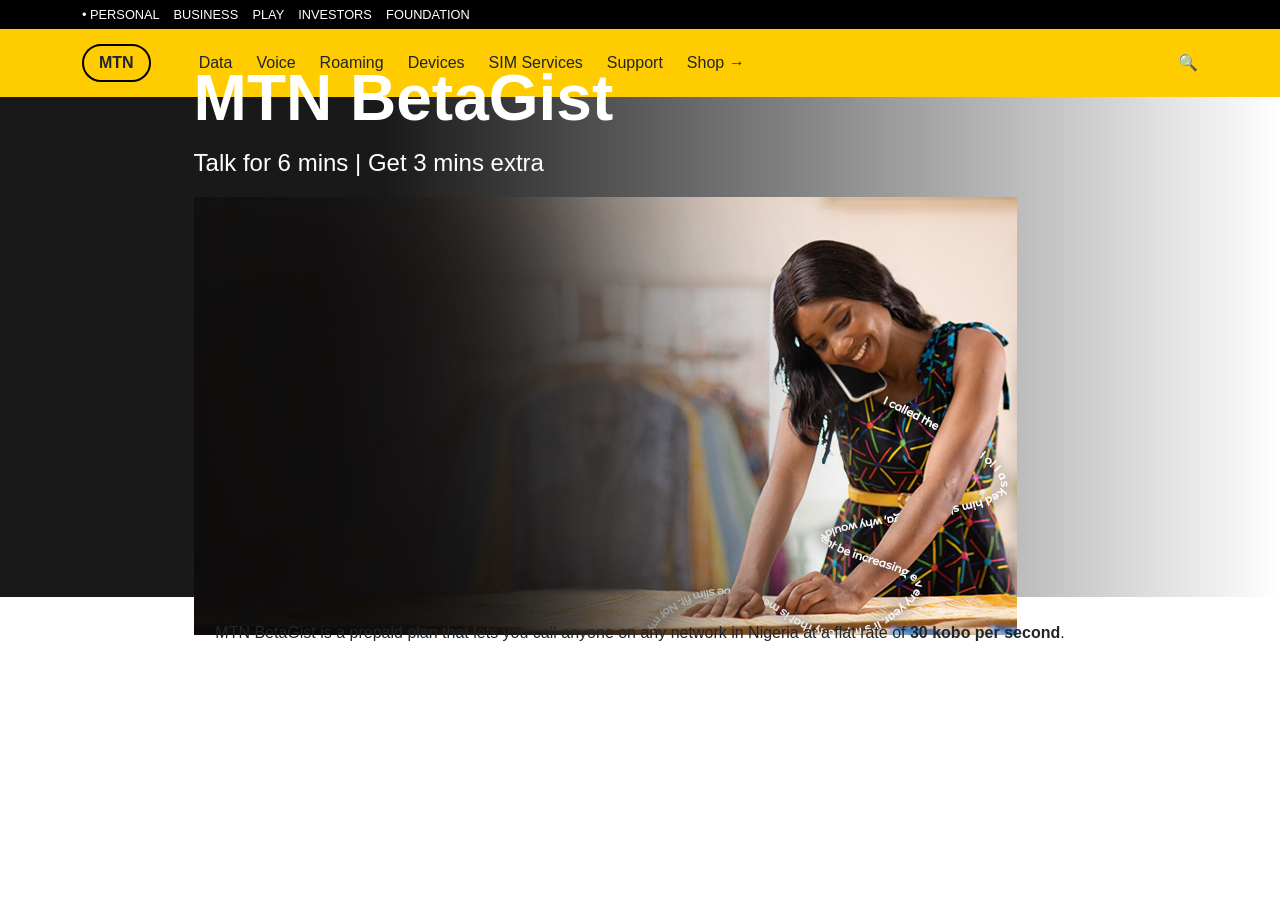
==== index.html @ 6b362f40 "first commit" ====
<!DOCTYPE html>
<html lang="en">
<head>
    <meta charset="UTF-8">
    <meta name="viewport" content="width=device-width, initial-scale=1.0">
    <link href="https://cdn.jsdelivr.net/npm/bootstrap@5.3.0/dist/css/bootstrap.min.css" rel="stylesheet">
    <style>
        body { font-family: sans-serif; }
        /* Top Navigation Bar */
        .top-nav { background-color: #000; color: #fff; font-size: 0.8rem; padding: 5px 0; }
        
        /* Main Yellow Navigation Bar */
        .yellow-nav { background-color: #ffcc00; padding: 15px 0; }
        .logo-box { border: 2px solid #000; padding: 5px 15px; font-weight: bold; border-radius: 20px; }
        
        /* Hero Section Styling */
        .hero-section {
            background: linear-gradient(to right, rgba(0,0,0,0.9) 30%, rgba(0,0,0,0) 100%), 
                        url('image_2380a7.jpg') no-repeat center center;
            background-size: cover;
            height: 500px;
            display: flex;
            align-items: center;
            color: white;
        }
        
        /* Text alignment */
        .hero-content { margin-left: 10%; }
    </style>
</head>
<body>

    <!-- Top Navigation Bar -->
    <div class="top-nav">
        <div class="container text-uppercase">
            • PERSONAL &nbsp;&nbsp; BUSINESS &nbsp;&nbsp; PLAY &nbsp;&nbsp; INVESTORS &nbsp;&nbsp; FOUNDATION
        </div>
    </div>

    <!-- Yellow Navigation Bar -->
    <nav class="yellow-nav">
        <div class="container d-flex align-items-center">
            <div class="logo-box me-5">MTN</div>
            <div class="d-flex gap-4">
                <span>Data</span> <span>Voice</span> <span>Roaming</span> <span>Devices</span> 
                <span>SIM Services</span> <span>Support</span> <span>Shop →</span>
            </div>
            <div class="ms-auto">🔍</div>
        </div>
    </nav>

    <!-- Hero Section -->
    <section class="hero-section">
        <div class="container">
            <div class="hero-content">
                <h1 class="display-3 fw-bold">MTN BetaGist</h1>
                <p class="fs-4">Talk for 6 mins | Get 3 mins extra</p>
                <img src="images\imageye___-_imgi_16_Yello-Days-of-Christmas-Website-copy.png" alt="">
            </div>
        </div>
    </section>

    <!-- Footer Description -->
    <div class="container mt-4 text-center">
        <p>MTN BetaGist is a prepaid plan that lets you call anyone on any network in Nigeria at a flat rate of <b>30 kobo per second</b>.</p>
    </div>

</body>
</html>
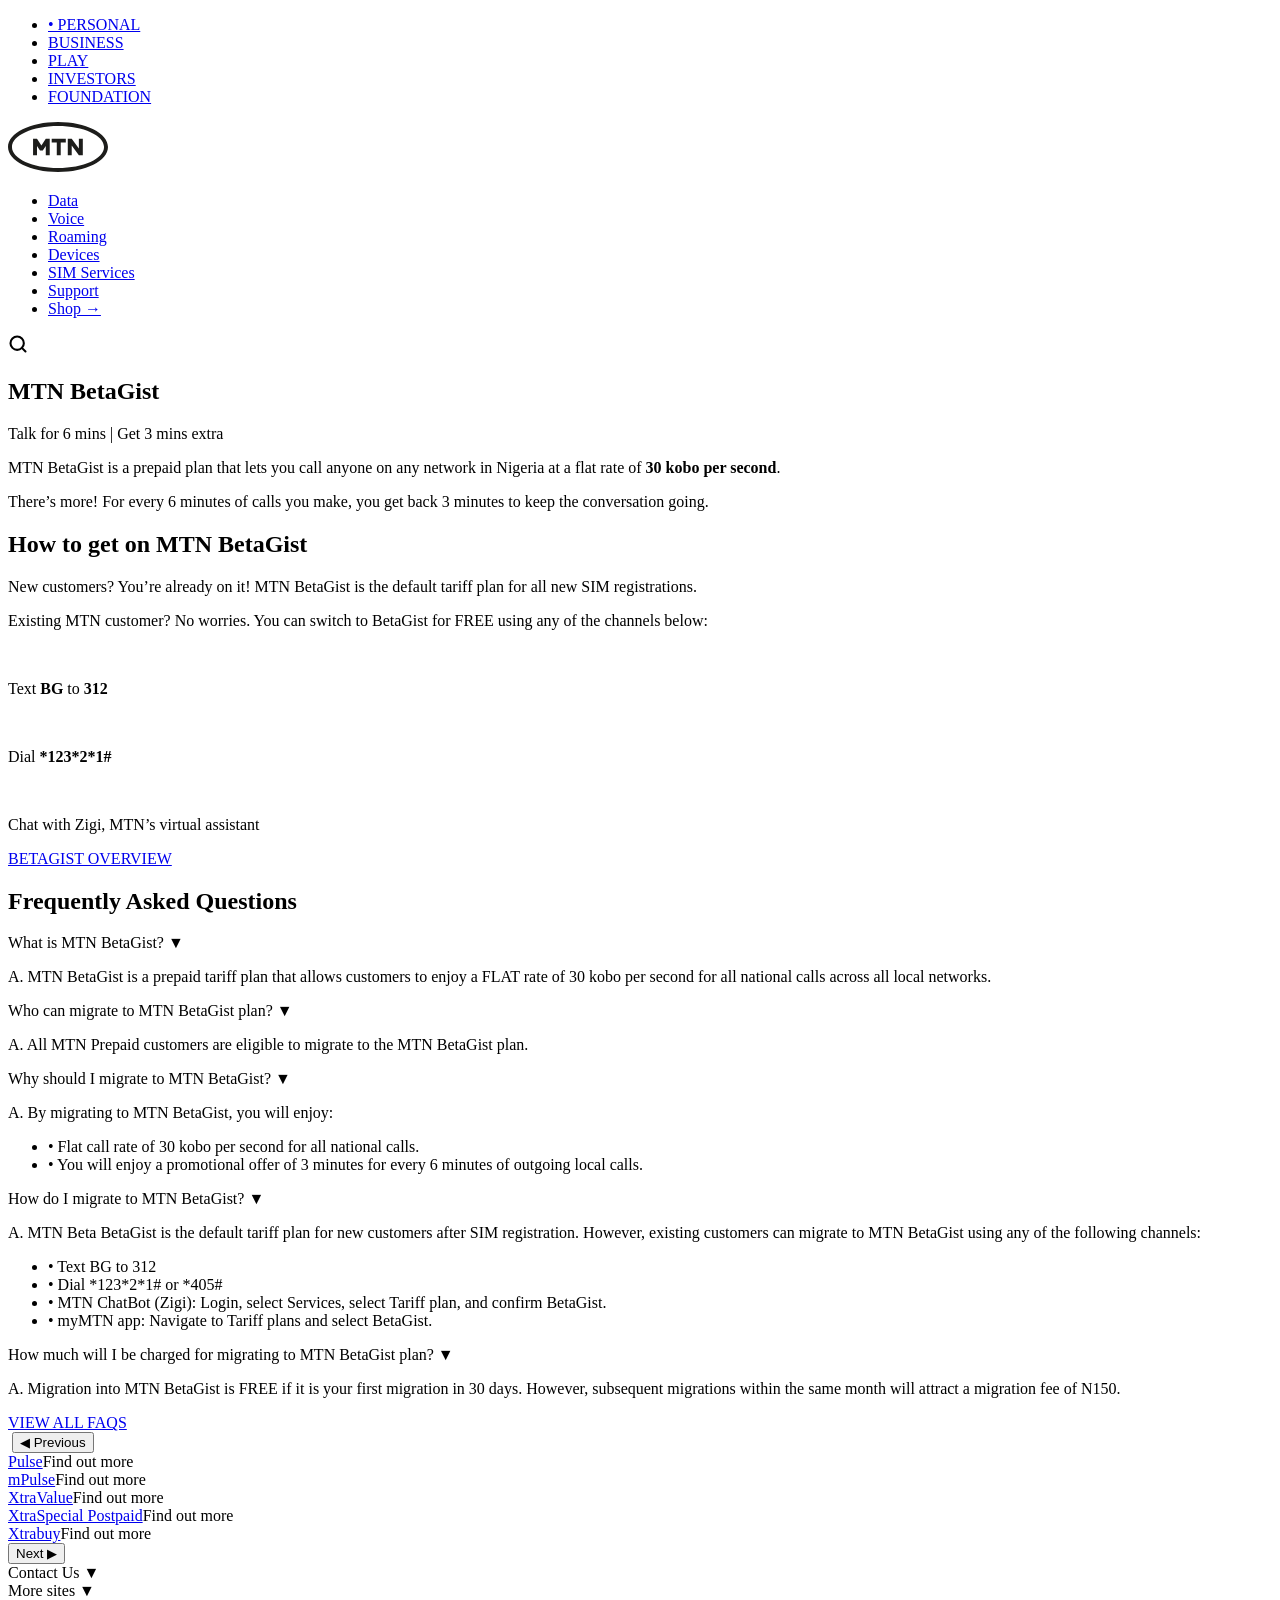
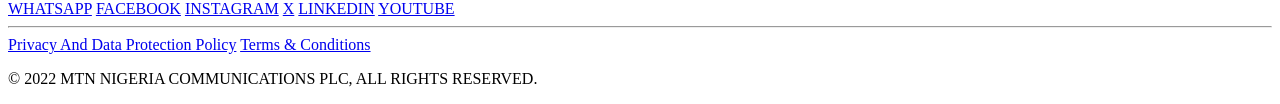
==== commit 912b88ac: "second commit" ====
--- a/index.html
+++ b/index.html
@@ -3,67 +3,208 @@
 <head>
     <meta charset="UTF-8">
     <meta name="viewport" content="width=device-width, initial-scale=1.0">
-    <link href="https://cdn.jsdelivr.net/npm/bootstrap@5.3.0/dist/css/bootstrap.min.css" rel="stylesheet">
-    <style>
-        body { font-family: sans-serif; }
-        /* Top Navigation Bar */
-        .top-nav { background-color: #000; color: #fff; font-size: 0.8rem; padding: 5px 0; }
-        
-        /* Main Yellow Navigation Bar */
-        .yellow-nav { background-color: #ffcc00; padding: 15px 0; }
-        .logo-box { border: 2px solid #000; padding: 5px 15px; font-weight: bold; border-radius: 20px; }
-        
-        /* Hero Section Styling */
-        .hero-section {
-            background: linear-gradient(to right, rgba(0,0,0,0.9) 30%, rgba(0,0,0,0) 100%), 
-                        url('image_2380a7.jpg') no-repeat center center;
-            background-size: cover;
-            height: 500px;
-            display: flex;
-            align-items: center;
-            color: white;
-        }
-        
-        /* Text alignment */
-        .hero-content { margin-left: 10%; }
-    </style>
+    <title>BetaGist - MTN Nigeria</title>
+    <link rel="stylesheet" href="style1.css">
 </head>
 <body>
 
-    <!-- Top Navigation Bar -->
     <div class="top-nav">
-        <div class="container text-uppercase">
-            • PERSONAL &nbsp;&nbsp; BUSINESS &nbsp;&nbsp; PLAY &nbsp;&nbsp; INVESTORS &nbsp;&nbsp; FOUNDATION
+        <div class="container">
+            <ul class="top-links">
+                <li class="active"><a href="#">• PERSONAL</a></li>
+                <li><a href="#">BUSINESS</a></li>
+                <li><a href="#">PLAY</a></li>
+                <li><a href="#">INVESTORS</a></li>
+                <li><a href="#">FOUNDATION</a></li>
+            </ul>
         </div>
     </div>
 
-    <!-- Yellow Navigation Bar -->
-    <nav class="yellow-nav">
-        <div class="container d-flex align-items-center">
-            <div class="logo-box me-5">MTN</div>
-            <div class="d-flex gap-4">
-                <span>Data</span> <span>Voice</span> <span>Roaming</span> <span>Devices</span> 
-                <span>SIM Services</span> <span>Support</span> <span>Shop →</span>
-            </div>
-            <div class="ms-auto">🔍</div>
-        </div>
-    </nav>
-
-    <!-- Hero Section -->
+    <header class="main-header">
+        <div class="container header-flex">
+            <div class="logo-box">
+                <img width="100px" src="images\mtn-logo.svg" alt="">
+            </div>
+            <nav class="nav-menu">
+                <ul>
+                    <li><a href="#">Data</a></li>
+                    <li><a href="#">Voice</a></li>
+                    <li><a href="#">Roaming</a></li>
+                    <li><a href="#">Devices</a></li>
+                    <li><a href="#">SIM Services</a></li>
+                    <li><a href="#">Support</a></li>
+                    <li><a href="#" class="shop-link">Shop →</a></li>
+                </ul>
+            </nav>
+            <div class="search-btn">
+                <svg width="20" height="20" viewBox="0 0 24 24" fill="none" stroke="currentColor" stroke-width="2.5" stroke-linecap="round" stroke-linejoin="round"><circle cx="11" cy="11" r="8"></circle><line x1="21" y1="21" x2="16.65" y2="16.65"></line></svg>
+            </div>
+        </div>
+    </header>
+
+    <!-- 3. Hero Section -->
     <section class="hero-section">
-        <div class="container">
+        <div class="container hero-grid">
             <div class="hero-content">
-                <h1 class="display-3 fw-bold">MTN BetaGist</h1>
-                <p class="fs-4">Talk for 6 mins | Get 3 mins extra</p>
-                <img src="images\imageye___-_imgi_16_Yello-Days-of-Christmas-Website-copy.png" alt="">
-            </div>
-        </div>
-    </section>
-
-    <!-- Footer Description -->
-    <div class="container mt-4 text-center">
-        <p>MTN BetaGist is a prepaid plan that lets you call anyone on any network in Nigeria at a flat rate of <b>30 kobo per second</b>.</p>
-    </div>
+                <h1>MTN BetaGist</h1>
+                <p class="hero-sub">Talk for 6 mins | Get 3 mins extra</p>
+            </div>
+            <div class="hero-image">
+                <!-- <img src="images\imageye___-_imgi_16_Yello-Days-of-Christmas-Website-copy.png" alt="MTN BetaGist User"> -->
+            </div>
+        </div>
+    </section>
+
+    <!-- 4. Overview White Block Section -->
+    <section class="white-card-section">
+        <div class="container text-center-box">
+            <p class="primary-text">MTN BetaGist is a prepaid plan that lets you call anyone on any network in Nigeria at a flat rate of <strong>30 kobo per second</strong>.</p>
+            <p class="secondary-text">There’s more! For every 6 minutes of calls you make, you get back 3 minutes to keep the conversation going.</p>
+            
+            <h2 class="section-title">How to get on MTN BetaGist</h2>
+            <p class="info-block-text">New customers? You’re already on it! MTN BetaGist is the default tariff plan for all new SIM registrations.</p>
+            <p class="info-block-text sub-info">Existing MTN customer? No worries. You can switch to BetaGist for FREE using any of the channels below:</p>
+
+            <!-- Grid Elements for Activation Paths -->
+            <div class="activation-grid">
+                <div class="channel-card">
+                    <div class="icon-placeholder"><img width="100px" src="https://www.mtn.ng/wp-content/uploads/2025/04/chat_24dp_000000_FILL0_wght200_GRAD0_opsz24.svg" alt=""></div>
+                    <p>Text <strong>BG</strong> to <strong>312</strong></p>
+                </div>
+                <div class="channel-card">
+                    <div class="icon-placeholder"><img width="100px" src="https://www.mtn.ng/wp-content/uploads/2025/04/dialpad_24dp_000000_FILL0_wght200_GRAD0_opsz24.svg" alt=""></div>
+                    <p>Dial <strong>*123*2*1#</strong></p>
+                </div>
+                <div class="channel-card">
+                    <div class="icon-placeholder"><img width="100px" src="https://www.mtn.ng/wp-content/uploads/2025/04/robot_2_24dp_000000_FILL0_wght200_GRAD0_opsz24.svg" alt=""></div>
+                    <p>Chat with Zigi, MTN’s virtual assistant</p>
+                </div>
+            </div>
+
+            <div class="action-btn-wrapper">
+                <a href="#" class="btn-dark">BETAGIST OVERVIEW</a>
+            </div>
+        </div>
+    </section>
+
+    <!-- 5. FAQ Section -->
+    <section class="faq-section">
+        <div class="container narrow-container">
+            <h2 class="faq-main-title">Frequently Asked Questions</h2>
+            
+            <div class="faq-accordion">
+                <!-- FAQ Item 1 -->
+                <div class="faq-item">
+                    <div class="faq-question">
+                        <span>What is MTN BetaGist?</span>
+                        <span class="arrow">▼</span>
+                    </div>
+                    <div class="faq-answer">
+                        <p>A. MTN BetaGist is a prepaid tariff plan that allows customers to enjoy a FLAT rate of 30 kobo per second for all national calls across all local networks.</p>
+                    </div>
+                </div>
+
+                <!-- FAQ Item 2 -->
+                <div class="faq-item">
+                    <div class="faq-question">
+                        <span>Who can migrate to MTN BetaGist plan?</span>
+                        <span class="arrow">▼</span>
+                    </div>
+                    <div class="faq-answer">
+                        <p>A. All MTN Prepaid customers are eligible to migrate to the MTN BetaGist plan.</p>
+                    </div>
+                </div>
+
+                
+                <div class="faq-item">
+                    <div class="faq-question">
+                        <span>Why should I migrate to MTN BetaGist?</span>
+                        <span class="arrow">▼</span>
+                    </div>
+                    <div class="faq-answer">
+                        <p>A. By migrating to MTN BetaGist, you will enjoy:</p>
+                        <ul>
+                            <li>• Flat call rate of 30 kobo per second for all national calls.</li>
+                            <li>• You will enjoy a promotional offer of 3 minutes for every 6 minutes of outgoing local calls.</li>
+                        </ul>
+                    </div>
+                </div>
+
+                
+                <div class="faq-item">
+                    <div class="faq-question">
+                        <span>How do I migrate to MTN BetaGist?</span>
+                        <span class="arrow">▼</span>
+                    </div>
+                    <div class="faq-answer">
+                        <p>A. MTN Beta BetaGist is the default tariff plan for new customers after SIM registration. However, existing customers can migrate to MTN BetaGist using any of the following channels:</p>
+                        <ul>
+                            <li>• Text BG to 312</li>
+                            <li>• Dial *123*2*1# or *405#</li>
+                            <li>• MTN ChatBot (Zigi): Login, select Services, select Tariff plan, and confirm BetaGist.</li>
+                            <li>• myMTN app: Navigate to Tariff plans and select BetaGist.</li>
+                        </ul>
+                    </div>
+                </div>
+
+                
+                <div class="faq-item">
+                    <div class="faq-question">
+                        <span>How much will I be charged for migrating to MTN BetaGist plan?</span>
+                        <span class="arrow">▼</span>
+                    </div>
+                    <div class="faq-answer">
+                        <p>A. Migration into MTN BetaGist is FREE if it is your first migration in 30 days. However, subsequent migrations within the same month will attract a migration fee of N150.</p>
+                    </div>
+                </div>
+            </div>
+
+            <div class="faq-footer-btn">
+                <a href="#" class="btn-outline">VIEW ALL FAQS</a>
+            </div>
+        </div>
+    </section>
+
+ 
+    <section class="plans-slider-section">
+        <div class="container slider-flex">
+            <img src="" alt="">
+            <button class="slider-arrow">◀ Previous</button>
+            <div class="plans-row">
+                <div class="plan-link-card"><a href="#">Pulse</a><span>Find out more</span></div>
+                <div class="plan-link-card"><a href="#">mPulse</a><span>Find out more</span></div>
+                <div class="plan-link-card"><a href="#">XtraValue</a><span>Find out more</span></div>
+                <div class="plan-link-card"><a href="#">XtraSpecial Postpaid</a><span>Find out more</span></div>
+                <div class="plan-link-card"><a href="#">Xtrabuy</a><span>Find out more</span></div>
+            </div>
+            <button class="slider-arrow">Next ▶</button>
+        </div>
+    </section>
+
+    <footer class="main-footer">
+        <div class="container footer-top-row">
+            <div class="footer-dropdowns">
+                <div class="dropdown-trigger">Contact Us <span>▼</span></div>
+                <div class="dropdown-trigger">More sites <span>▼</span></div>
+            </div>
+            <div class="social-links">
+                <a href="#">WHATSAPP</a>
+                <a href="#">FACEBOOK</a>
+                <a href="#">INSTAGRAM</a>
+                <a href="#">X</a>
+                <a href="#">LINKEDIN</a>
+                <a href="#">YOUTUBE</a>
+            </div>
+        </div>
+        <hr class="footer-divider">
+        <div class="container footer-bottom-row">
+            <div class="legal-links">
+                <a href="#">Privacy And Data Protection Policy</a>
+                <a href="#">Terms & Conditions</a>
+            </div>
+            <p class="copyright">© 2022 MTN NIGERIA COMMUNICATIONS PLC, ALL RIGHTS RESERVED.</p>
+        </div>
+    </footer>
 
 </body>
 </html>
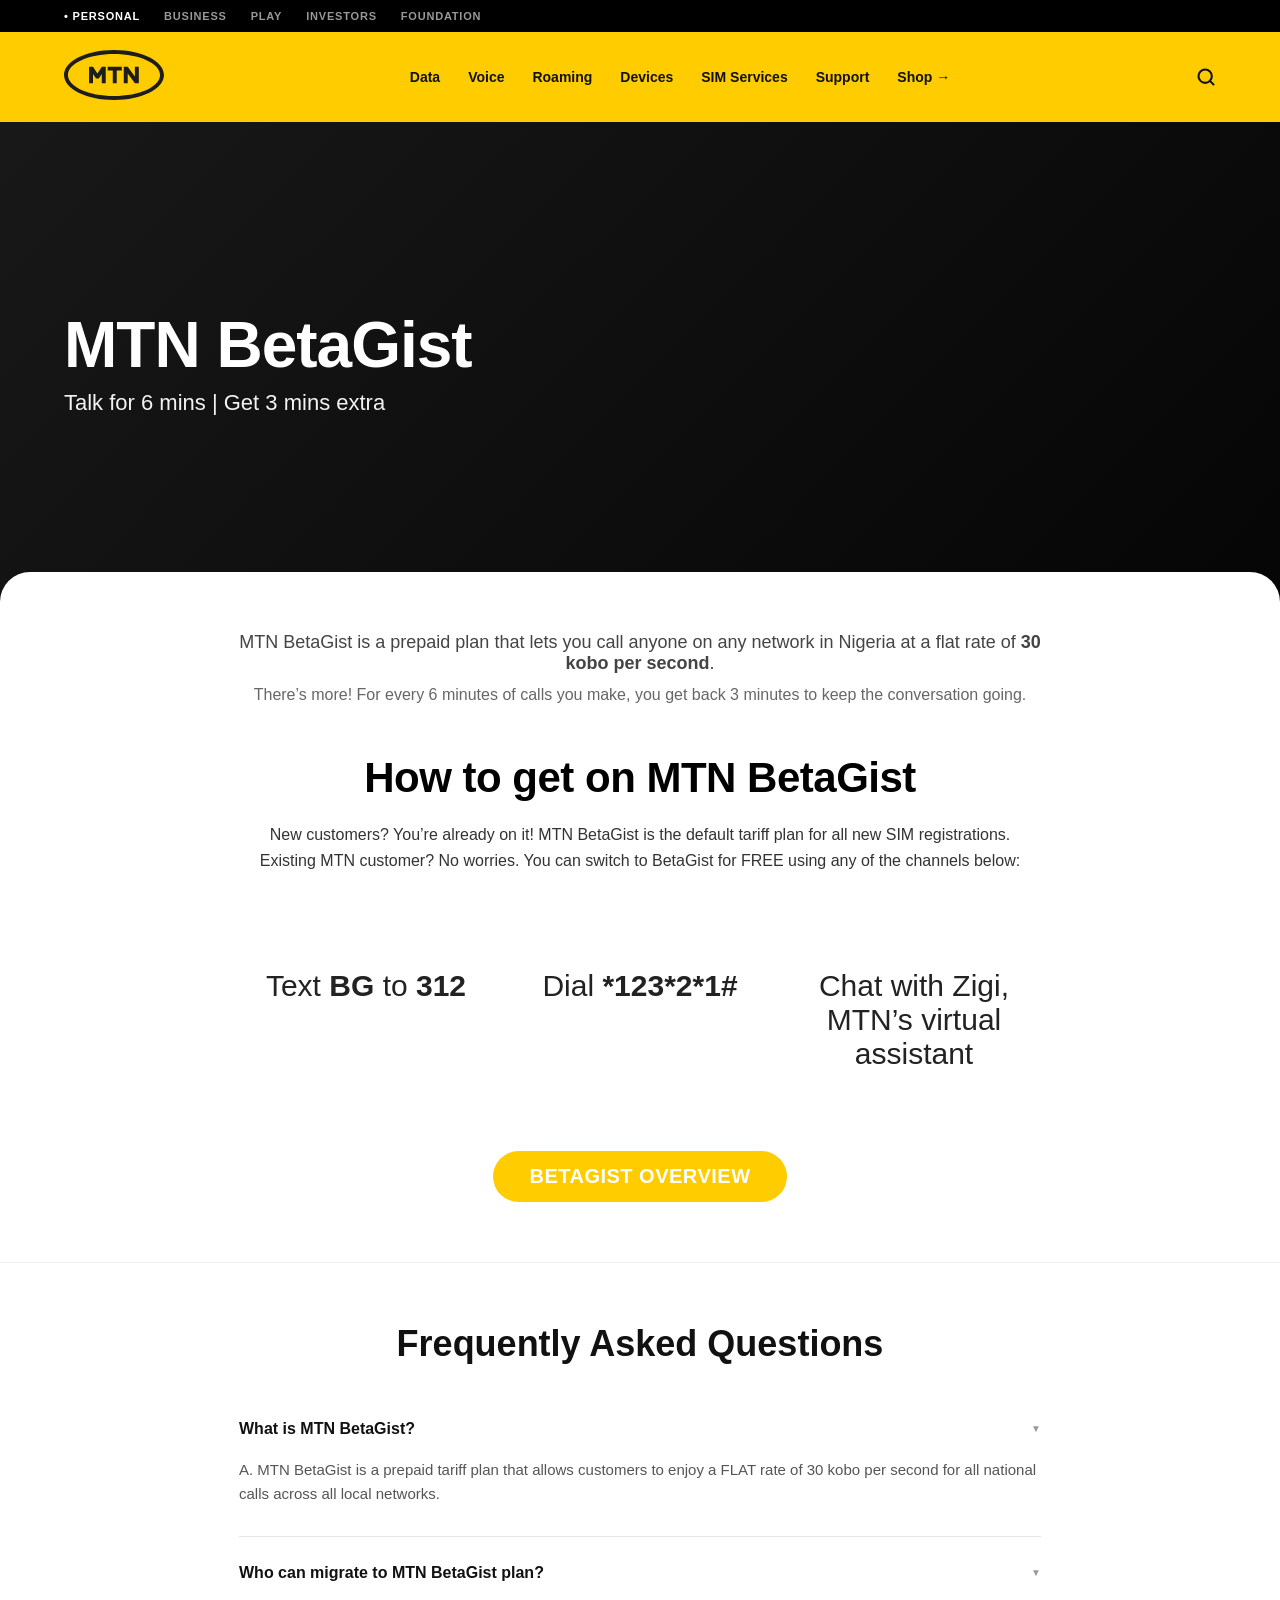
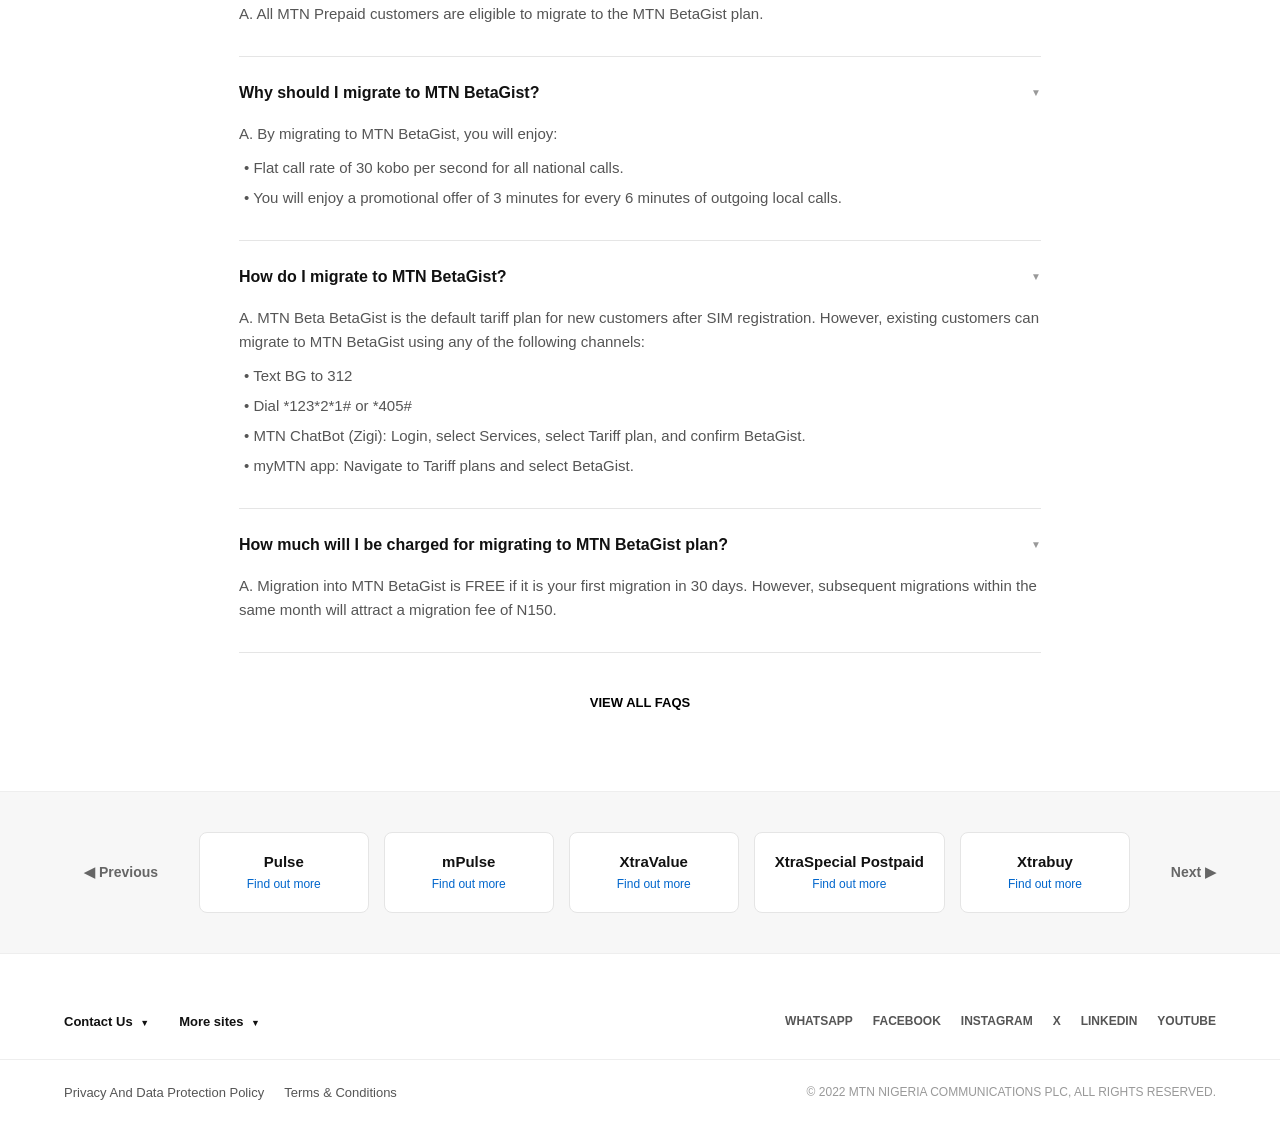
==== commit 6cd08a95: "third commit" ====
--- a/index.html
+++ b/index.html
@@ -4,7 +4,7 @@
     <meta charset="UTF-8">
     <meta name="viewport" content="width=device-width, initial-scale=1.0">
     <title>BetaGist - MTN Nigeria</title>
-    <link rel="stylesheet" href="style1.css">
+    <link rel="stylesheet" href="style.css">
 </head>
 <body>
 
--- a/style.css
+++ b/style.css
@@ -0,0 +1,437 @@
+* {
+    margin: 0;
+    padding: 0;
+    box-sizing: border-box;
+}
+
+body {
+    font-family: -apple-system, BlinkMacSystemFont, "Segoe UI", Roboto, Arial, sans-serif;
+    background-color: #f7f7f7;
+    color: #111111;
+    overflow-x: hidden;
+}
+
+.container {
+    max-width: 1200px;
+    margin: 0 auto;
+    padding: 0 24px;
+}
+
+.narrow-container {
+    max-width: 850px;
+    margin: 0 auto;
+}
+
+a {
+    text-decoration: none;
+    color: inherit;
+}
+
+ul {
+    list-style: none;
+}
+
+.top-nav {
+    background-color: #000000;
+    color: #ffffff;
+    font-size: 11px;
+    font-weight: 700;
+    letter-spacing: 0.8px;
+}
+
+.top-links {
+    display: flex;
+    gap: 24px;
+    padding: 10px 0;
+}
+
+.top-links li a {
+    opacity: 0.6;
+}
+
+.top-links li.active a, 
+.top-links li a:hover {
+    opacity: 1;
+}
+
+.main-header {
+    background-color: #FFCC00;
+    padding: 18px 0;
+    position: sticky;
+    top: 0;
+    z-index: 999;
+}
+
+.header-flex {
+    display: flex;
+    align-items: center;
+    justify-content: space-between;
+}
+
+.mtn-logo {
+    font-weight: 900;
+    font-size: 20px;
+    /* background-color: #000000; */
+    /* color: #FFCC00; */
+    /* padding: 6px 14px;
+    border-radius: 25px; */
+    display: inline-block;
+}
+
+.nav-menu ul {
+    display: flex;
+    gap: 28px;
+    font-weight: 600;
+    font-size: 14px;
+}
+
+.nav-menu ul a:hover {
+    opacity: 0.7;
+}
+
+.search-btn {
+    cursor: pointer;
+    display: flex;
+    align-items: center;
+}
+
+
+.hero-section {
+    background: linear-gradient(135deg, #181818 0%, #050505 100%);
+    color: #ffffff;
+    min-height: 480px;
+    display: flex;
+    align-items: center;
+    position: relative;
+}
+
+.hero-grid {
+    display: flex;
+    align-items: center;
+    justify-content: space-between;
+    width: 100%;
+}
+
+.hero-content h1 {
+    font-size: 64px;
+    font-weight: 800;
+    margin-bottom: 8px;
+    letter-spacing: -1px;
+}
+
+.hero-sub {
+    font-size: 22px;
+    opacity: 0.95;
+    font-weight: 400;
+}
+
+.hero-image img {
+    max-width: 100%;
+    height: auto;
+    display: block;
+}
+
+.white-card-section {
+    background-color: #ffffff;
+    border-radius: 30px 30px 0 0;
+    margin-top: -30px;
+    position: relative;
+    z-index: 10;
+    padding: 60px 0;
+}
+
+.text-center-box {
+    max-width: 850px;
+    text-align: center;
+    margin: 0 auto;
+}
+
+.primary-text {
+    font-size: 18px;
+    color: #444444;
+    margin-bottom: 12px;
+}
+
+.secondary-text {
+    font-size: 16px;
+    color: #666666;
+    margin-bottom: 50px;
+}
+
+.section-title {
+    font-size: 42px;
+    font-weight: 800;
+    color: #000000;
+    margin-bottom: 24px;
+    letter-spacing: -0.5px;
+}
+
+.info-block-text {
+    font-size: 16px;
+    color: #333333;
+}
+
+.sub-info {
+    margin-top: 8px;
+    margin-bottom: 40px;
+}
+
+.activation-grid {
+    display: grid;
+    grid-template-columns: repeat(3, 1fr);
+    gap: 20px;
+    margin-bottom: 50px;
+    /* justify-content: space-between; */
+}
+
+.channel-card {
+    /* background-color: #f9f9f9; */
+    border: none;
+    padding: 30px 20px;
+    border-radius: 12px;
+    transition: transform 0.2s ease;
+}
+
+.channel-card:hover {
+    transform: translateY(-2px);
+}
+
+.icon-placeholder {
+    font-weight: 700;
+    font-size: 12px;
+    letter-spacing: 1px;
+    text-transform: uppercase;
+    color: #777777;
+    margin-bottom: 15px;
+}
+
+.channel-card p {
+    font-size: 30px;
+    color: #222222;
+}
+
+.action-btn-wrapper {
+    margin-top: 20px;
+}
+
+.btn-dark {
+    display: inline-block;
+    background-color:#FFCC00;
+    color: #ffffff;
+    font-weight: 700;
+    font-size: 20px;
+    padding: 14px 36px;
+    border-radius: 30px;
+    letter-spacing: 0.5px;
+    /* width: 300px; */
+}
+
+
+.faq-section {
+    background-color: #ffffff;
+    padding: 60px 0 80px 0;
+    border-top: 1px solid #f0f0f0;
+}
+
+.faq-main-title {
+    font-size: 36px;
+    font-weight: 800;
+    text-align: center;
+    margin-bottom: 40px;
+}
+
+.faq-accordion {
+    display: flex;
+    flex-direction: column;
+    gap: 12px;
+}
+
+.faq-item {
+    border-bottom: 1px solid #e5e5e5;
+    padding-bottom: 15px;
+}
+
+.faq-question {
+    display: flex;
+    justify-content: space-between;
+    align-items: center;
+    font-size: 16px;
+    font-weight: 700;
+    color: #111111;
+    padding: 15px 0;
+    cursor: pointer;
+}
+
+.faq-question .arrow {
+    font-size: 10px;
+    color: #999999;
+}
+
+.faq-answer {
+    padding: 5px 0 15px 0;
+    color: #555555;
+    font-size: 15px;
+    line-height: 1.6;
+}
+
+.faq-answer ul {
+    margin-top: 10px;
+    display: flex;
+    flex-direction: column;
+    gap: 6px;
+    padding-left: 5px;
+}
+
+.faq-footer-btn {
+    text-align: center;
+    margin-top: 40px;
+}
+
+.btn-outline {
+    display: inline-block;
+    /* border: 2px solid #000000; */
+    color: #000000;
+    font-weight: 700;
+    font-size: 13px;
+    /* padding: 12px 32px; */
+    /* border-radius: 4px; */
+}
+
+
+.plans-slider-section {
+    background-color: #f7f7f7;
+    padding: 40px 0;
+    border-top: 1px solid #eeeeee;
+}
+
+.slider-flex {
+    display: flex;
+    align-items: center;
+    justify-content: space-between;
+    gap: 20px;
+}
+
+.slider-arrow {
+    background: none;
+    border: none;
+    font-size: 14px;
+    font-weight: 600;
+    color: #666666;
+    cursor: pointer;
+}
+
+.plans-row {
+    display: flex;
+    gap: 15px;
+    flex-grow: 1;
+    justify-content: center;
+}
+
+.plan-link-card {
+    background-color: #ffffff;
+    border: 1px solid #e5e5e5;
+    padding: 20px;
+    border-radius: 8px;
+    text-align: center;
+    min-width: 170px;
+}
+
+.plan-link-card a {
+    display: block;
+    font-weight: 700;
+    font-size: 15px;
+    margin-bottom: 4px;
+}
+
+.plan-link-card span {
+    font-size: 12px;
+    color: #0066cc;
+    font-weight: 500;
+}
+
+.main-footer {
+    background-color: #ffffff;
+    padding: 60px 0 30px 0;
+    border-top: 1px solid #eeeeee;
+    font-size: 13px;
+    color: #555555;
+}
+
+.footer-top-row {
+    display: flex;
+    justify-content: space-between;
+    align-items: center;
+    margin-bottom: 30px;
+}
+
+.footer-dropdowns {
+    display: flex;
+    gap: 30px;
+}
+
+.dropdown-trigger {
+    font-weight: 700;
+    color: #111111;
+    cursor: pointer;
+}
+
+.dropdown-trigger span {
+    font-size: 9px;
+    margin-left: 4px;
+}
+
+.social-links {
+    display: flex;
+    gap: 20px;
+    font-weight: 700;
+    font-size: 12px;
+}
+
+.footer-divider {
+    border: 0;
+    border-top: 1px solid #eeeeee;
+    margin-bottom: 25px;
+}
+
+.footer-bottom-row {
+    display: flex;
+    justify-content: space-between;
+    align-items: center;
+}
+
+.legal-links {
+    display: flex;
+    gap: 20px;
+}
+
+.legal-links a:hover {
+    text-decoration: underline;
+}
+
+.copyright {
+    font-size: 12px;
+    color: #999999;
+}
+
+/* Responsive Rules */
+@media (max-width: 992px) {
+    .hero-grid {
+        flex-direction: column;
+        text-align: center;
+        padding: 40px 0;
+    }
+    .activation-grid {
+        grid-template-columns: 1fr;
+    }
+    .footer-top-row, .footer-bottom-row {
+        flex-direction: column;
+        gap: 20px;
+        text-align: center;
+    }
+    .plans-row {
+        flex-wrap: wrap;
+    }
+    .nav-menu {
+        display: none;
+    }
+}
